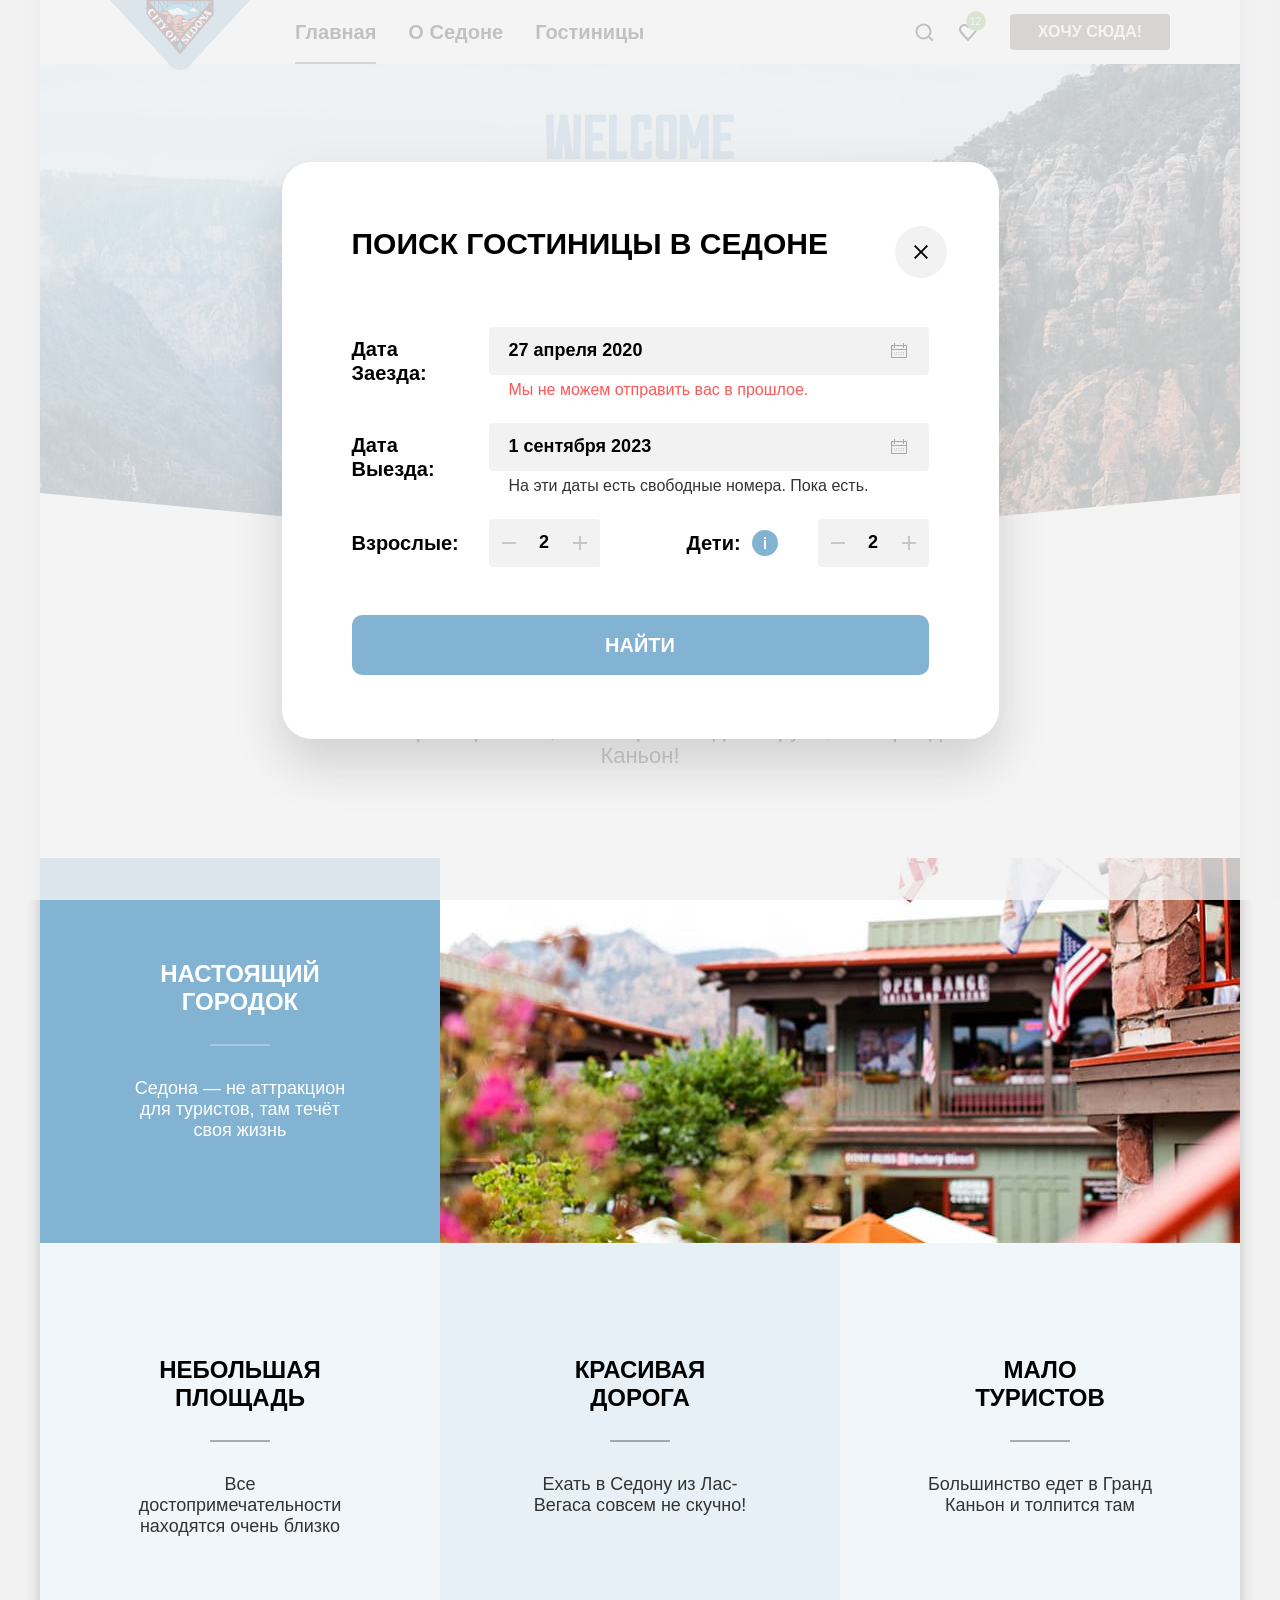
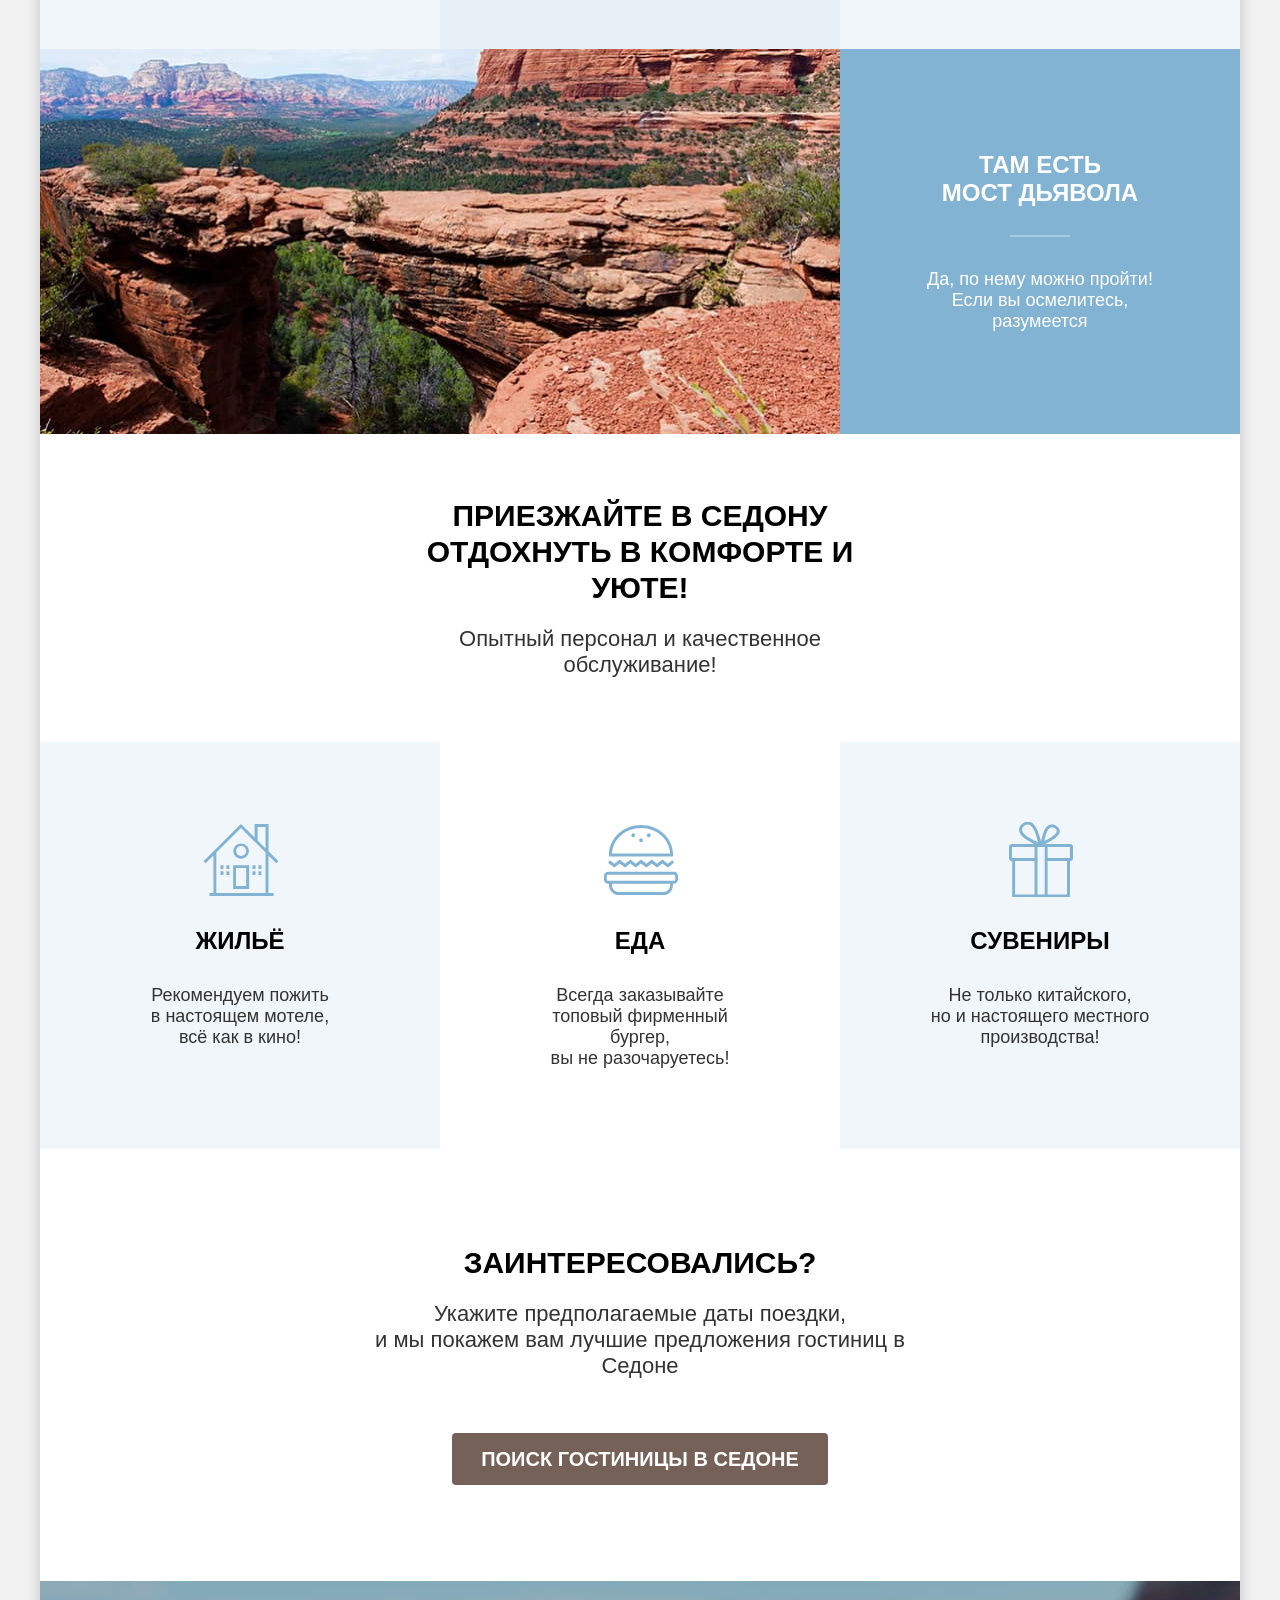
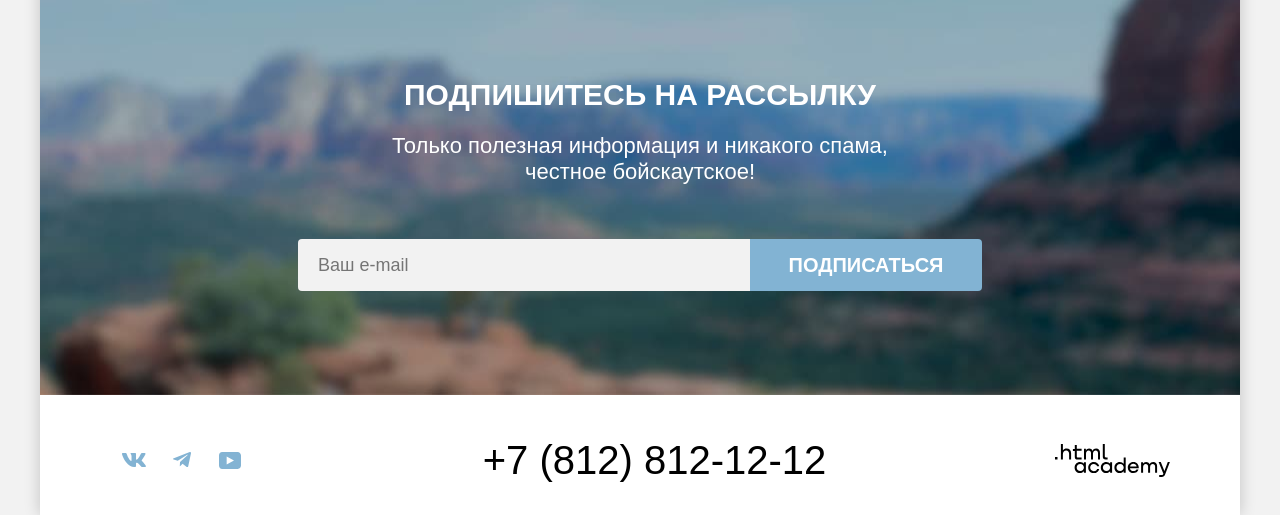
==== modal.html @ 42396fc8 "Merge pull request #1 from da-solovev/master" ====
<!DOCTYPE html>
<html lang="ru">
  <head>
    <meta charset="utf-8">
    <title>HTML Academy: Седона</title>
    <link rel="stylesheet" href="styles/styles.css">
    <link rel="icon" href="favicon.ico" sizes="32x32">
  </head>
  <body>
    <div class="page-container">
      <header class="page-header" data-test="header">
        <a href="index.html" class="site-logo">
          <img src="images/site-logo.svg" width="140" height="70" alt="Логотип сайта Седона">
        </a>
        <nav class="nav">
          <ul class="nav-list">
            <li class="nav-item">
              <a class="nav-link nav-link-current">Главная</a>
            </li>
            <li class="nav-item">
              <a href="#" class="nav-link">О Седоне</a>
            </li>
            <li class="nav-item">
              <a href="catalog.html" class="nav-link">Гостиницы</a>
            </li>
          </ul>
          <ul class="nav-user-list">
            <li class="nav-user-item">
              <a href="#" class="nav-user-link search-icon">
                <span class="visually-hidden">Поиск</span>
              </a>
            </li>
            <li class="nav-user-item">
              <a href="#" class="nav-user-link heart-icon">
                <span class="visually-hidden">Избранное</span>
                <span class="favorites-count">12</span>
              </a>
            </li>
          </ul>
          <a href="#" class="btn btn-brown btn-desire">Хочу сюда!</a>
        </nav>
      </header>
      <main class="main-index" data-test="main">
        <section class="hero" data-test="hero">
          <h1 class="visually-hidden">Добро пожаловать в Седона</h1>
          <img src="images/welcome.svg" width="458" height="352" alt="Логотип приветствие Седона" class="hero-logo">
        </section>
        <section class="advantages" data-test="advantages">
          <div class="advantages-block">
            <h2 class="block-title">Седона — небольшой городок в Аризоне, заслуживающий большего!</h2>
            <p class="block-subtitle">Рассмотрим причины, по которым Седона круче, чем Гранд-Каньон!</p>
          </div>
          <ul class="advantages-list">
            <li class="advantages-item advantages-picture">
              <div class="advantages-container">
                <h3 class="item-title">Настоящий городок</h3>
                <p class="item-subtitle">Седона — не аттракцион для туристов, там течёт своя жизнь</p>
              </div>
              <img src="images/city.jpg" width="800" height="385" alt="Фото города Седона" class="advantages-img">
            </li>
            <li class="advantages-item">
              <h3 class="item-title">Небольшая площадь</h3>
              <p class="item-subtitle">Все достопримечательности находятся очень близко</p>
            </li>
            <li class="advantages-item">
              <h3 class="item-title">Красивая<br>дорога</h3>
              <p class="item-subtitle">Ехать в Седону из Лас-Вегаса совсем не скучно!</p>
            </li>
            <li class="advantages-item">
              <h3 class="item-title">Мало<br>туристов</h3>
              <p class="item-subtitle">Большинство едет в Гранд Каньон и толпится там</p>
            </li>
            <li class="advantages-item advantages-picture">
              <img src="images/bridge.jpg" width="800" height="385" alt="Фото моста дьявола" class="advantages-img">
              <div class="advantages-container">
                <h3 class="item-title">Там есть<br>мост дьявола</h3>
                <p class="item-subtitle">Да, по нему можно пройти! Если вы осмелитесь, разумеется</p>
              </div>
            </li>
          </ul>
        </section>
        <section class="services" data-test="service">
          <div class="services-block">
            <h2 class="block-title">Приезжайте в Седону отдохнуть в комфорте и уюте!</h2>
            <p class="block-subtitle">Опытный персонал и  качественное обслуживание!</p>
          </div>
          <h2 class="visually-hidden">Услуги</h2>
          <ul class="services-list">
            <li class="services-item house-icon">
              <h3 class="item-title">Жильё</h3>
              <p class="item-subtitle">Рекомендуем пожить в&nbsp;настоящем мотеле,<br>всё как&nbsp;в&nbsp;кино!</p>
            </li>
            <li class="services-item food-icon">
              <h3 class="item-title">Еда</h3>
              <p class="item-subtitle">Всегда заказывайте<br>топовый фирменный бургер,<br>вы не&nbsp;разочаруетесь!</p>
            </li>
            <li class="services-item souvenir-icon">
              <h3 class="item-title">Сувениры</h3>
              <p class="item-subtitle">Не&nbsp;только китайского,<br>но&nbsp;и&nbsp;настоящего местного производства!</p>
            </li>
          </ul>
        </section>
        <section class="hotel-search" data-test="search">
          <h2 class="block-title">Заинтересовались?</h2>
          <p class="block-subtitle">Укажите предполагаемые даты поездки,<br>и мы покажем вам лучшие предложения гостиниц в Седоне</p>
          <a href="#modal" class="btn btn-brown btn-large">Поиск гостиницы в седоне</a>
        </section>
        <section class="subscribe subscribe-background" data-test="subscribe">
          <h2 class="block-title">Подпишитесь на рассылку</h2>
          <p class="block-subtitle">Только полезная информация и никакого спама,<br>честное бойскаутское!</p>
          <form action="https://echo.htmlacademy.ru/" class="subscribe-form" method="post">
            <label for="email" class="visually-hidden">Отправить email</label>
            <input type="email" class="subscribe-inp" required aria-label="Электронная почта" name="email" id="email" placeholder="Ваш e-mail">
            <button type="submit" class="btn btn-blue btn-large">Подписаться</button>
          </form>
        </section>
      </main>
      <footer class="page-footer" data-test="footer">
        <ul class="footer-social-list">
          <li class="footer-social-item">
            <a href="#" class="footer-social-link">
              <span class="visually-hidden">VK</span>
              <svg xmlns="http://www.w3.org/2000/svg" width="24" height="14" fill="#83b3d3" viewBox="0 0 24 14">
                <path fill-rule="evenodd" d="M23.45.948c.166-.546 0-.948-.795-.948H20.03c-.668 0-.976.347-1.143.73 0 0-1.335 3.196-3.226 5.272-.612.602-.89.793-1.224.793-.167 0-.418-.191-.418-.738V.948c0-.656-.184-.948-.74-.948H9.151c-.417 0-.668.304-.668.593 0 .621.946.765 1.043 2.513v3.798c0 .833-.153.984-.487.984-.89 0-3.055-3.211-4.34-6.885C4.45.288 4.198 0 3.527 0H.9C.15 0 0 .347 0 .73c0 .682.89 4.07 4.145 8.551C6.315 12.341 9.37 14 12.153 14c1.669 0 1.875-.368 1.875-1.003v-2.313c0-.737.158-.884.687-.884.39 0 1.057.192 2.615 1.667C19.11 13.216 19.403 14 20.405 14h2.625c.75 0 1.126-.368.91-1.096-.238-.724-1.088-1.775-2.215-3.022-.612-.71-1.53-1.475-1.809-1.858-.389-.491-.278-.71 0-1.147 0 0 3.2-4.426 3.533-5.929z" clip-rule="evenodd" />
              </svg>
            </a>
          </li>
          <li class="footer-social-item">
            <a href="#" class="footer-social-link">
              <span class="visually-hidden">Telegram</span>
              <svg xmlns="http://www.w3.org/2000/svg" width="18" height="16" fill="#83b3d3" viewBox="0 0 18 16">
                <path d="M16.785.1.84 6.247C-.248 6.685-.24 7.292.64 7.563L4.735 8.84l9.472-5.976c.448-.273.857-.126.52.172L7.054 9.962H7.05h.002l-.283 4.22c.414 0 .597-.19.829-.413l1.988-1.934 4.136 3.055c.762.42 1.31.204 1.5-.706L17.938 1.39c.278-1.114-.425-1.619-1.153-1.29" />
              </svg>
            </a>
          </li>
          <li class="footer-social-item">
            <a href="#" class="footer-social-link">
              <span class="visually-hidden">YouTube</span>
              <svg xmlns="http://www.w3.org/2000/svg" width="22" height="17" fill="#83b3d3" viewBox="0 0 22 17">
                <path d="M18.607 0H3.174C1.314 0 0 1.594 0 3.4v10.094C0 15.406 1.313 17 3.174 17h15.652C20.468 17 22 15.406 22 13.6V3.4C21.781 1.594 20.468 0 18.607 0M7.662 12.538V4.463L14.995 8.5z" />
              </svg>
            </a>
          </li>
        </ul>
        <div class="footer-contact-wrapper">
          <a href="tel:88128121212" class="footer-contact-number">+7 (812) 812-12-12</a>
        </div>
        <a href="https://htmlacademy.ru/intensive/htmlcss" class="footer-logo-link">
          <svg xmlns="http://www.w3.org/2000/svg" width="115" height="33" role="img" aria-label="Логотип htmlacademy" fill="#000" viewBox="0 0 115 33">
            <path d="M0 12.9v2.6h2.5v-2.6zM11.6 4.5c-1.6 0-2.8.7-3.6 1.7h-.1V0h-2v15.5h2v-5.3c0-2.1 1.3-3.6 3.3-3.6 1.8 0 2.9 1.4 2.9 3.2v5.7h2V9.4c.1-3-1.8-4.9-4.5-4.9M26.6 4.8h-4.8V1.1h-2v3.8h-1.9v2h1.9v6c0 1.7 1 2.7 2.7 2.7h4.1v-2h-3.7c-.7 0-1.1-.4-1.1-1.1V6.8h4.8zM41.1 4.6c-1.6 0-2.9.8-3.5 2.1h-.1c-.6-1.2-1.8-2.1-3.4-2.1-1.4 0-2.5.8-3.1 1.8h-.1V4.8H29v10.6h2V10c0-2 1-3.5 2.6-3.5 1.5 0 2.4 1 2.4 2.6v6.3h2V9.8c0-2.4 1.4-3.3 2.6-3.3 1.5 0 2.4 1 2.4 2.6v6.3h2V8.9c.1-2.5-1.4-4.3-3.9-4.3M47.8 12.7c0 1.7 1 2.7 2.8 2.7h2v-2h-1.7c-.7 0-1.1-.4-1.1-1.1V0h-2zM28.9 19.7c-.9-1.1-2.2-1.8-3.9-1.8-3.1 0-5.4 2.3-5.4 5.6s2.3 5.6 5.4 5.6c1.8 0 3-.8 3.8-1.9h.1v1.6h2V18.2h-2zm-3.6 7.4c-2.2 0-3.6-1.6-3.6-3.6s1.4-3.6 3.6-3.6 3.6 1.6 3.6 3.6c0 1.9-1.4 3.6-3.6 3.6M44.2 22c-.5-2.4-2.6-4.1-5.4-4.1-3.4 0-5.6 2.5-5.6 5.6s2.2 5.6 5.6 5.6c2.8 0 4.9-1.8 5.4-4.2h-2.1c-.4 1.3-1.7 2.3-3.3 2.3-2.2 0-3.6-1.6-3.6-3.6s1.4-3.6 3.6-3.6c1.6 0 2.8 1 3.3 2.2h2.1zM55.1 19.7c-.9-1.1-2.2-1.8-3.9-1.8-3.1 0-5.4 2.3-5.4 5.6s2.3 5.6 5.4 5.6c1.8 0 3-.8 3.8-1.9h.1v1.6h2V18.2h-2zm-3.6 7.4c-2.2 0-3.6-1.6-3.6-3.6s1.4-3.6 3.6-3.6 3.6 1.6 3.6 3.6c0 1.9-1.5 3.6-3.6 3.6M68.7 19.8c-.9-1.1-2.2-1.9-3.9-1.9-3.1 0-5.4 2.3-5.4 5.6s2.2 5.6 5.4 5.6c1.7 0 3-.8 3.8-1.8h.1v1.5h2V13.4h-2zm-3.6 7.3c-2.2 0-3.6-1.6-3.6-3.6s1.4-3.6 3.6-3.6 3.6 1.6 3.6 3.6c-.1 2-1.5 3.6-3.6 3.6M78.3 17.9c-3.3 0-5.5 2.5-5.5 5.6 0 3 2.1 5.6 5.5 5.6 2.5 0 4.5-1.3 5.2-3.6h-2.1c-.5 1-1.6 1.6-3 1.6-1.9 0-3.3-1.3-3.4-2.9h8.8c.2-3.6-2-6.3-5.5-6.3m0 1.9c1.7 0 3 1 3.3 2.6h-6.5c.3-1.5 1.5-2.6 3.2-2.6M98.2 17.9c-1.6 0-2.9.8-3.6 2h-.1c-.6-1.2-1.8-2-3.4-2-1.4 0-2.5.7-3.1 1.8v-1.5h-1.9v10.6h2v-5.4c0-2 1-3.4 2.6-3.5 1.5 0 2.4 1 2.4 2.6v6.3h2v-5.6c0-2.4 1.4-3.3 2.6-3.3 1.5 0 2.4 1 2.4 2.6v6.3h2v-6.5c.1-2.6-1.4-4.4-3.9-4.4M109.4 27l-3.6-8.9h-2.2l4.8 11.6c-.3.9-.7 1.2-1.7 1.2h-2.5v2h2.5c1.8 0 2.8-.8 3.5-2.6l4.7-12.2h-2.1z" />
          </svg>
        </a>
      </footer>
      <div class="modal-container modal-visible" id="modal" data-test="modal">
        <div class="modal">
          <button class="modal-close-btn" type="button">
            <span class="visually-hidden">Закрыть</span>
          </button>
          <section class="modal-content">
            <h2 class="modal-title block-title">Поиск гостиницы в Седоне</h2>
            <form action="https://echo.htmlacademy.ru/" method="post" class="modal-form">
              <label class="form-label" for="arrival-date">Дата заезда:</label>
              <div class="form-field">
                <input class="form-input" id="arrival-date" name="arrival-date" type="text" value="27 апреля 2020" required placeholder="Укажите дату">
                <span class="form-message invalid-message">Мы не можем отправить вас в прошлое.</span>
              </div>
              <label class="form-label" for="departure-date">Дата выезда:</label>
              <div class="form-field">
                <input class="form-input" id="departure-date" name="departure-date" type="text" value="1 сентября 2023" required placeholder="Укажите дату">
                <span class="form-message">На эти даты есть свободные номера. Пока есть.</span>
              </div>
              <label class="form-label label-counter" for="adults">Взрослые:</label>
              <div class="form-counter">
                <button type="button" class="counter-btn btn-minus">
                  <span class="visually-hidden">Уменьшить количество</span>
                  <svg width="20" height="20" viewBox="0 0 20 20" fill="rgba(117, 97, 87, 0.3)" xmlns="http://www.w3.org/2000/svg">
                    <path d="M3 9V11H17V9H3Z"/>
                  </svg>
                </button>
                <input class="form-input" id="adults" name="adults" type="number" value="2" max="9999" required>
                <button type="button" class="counter-btn btn-plus">
                  <span class="visually-hidden">Увеличить количество</span>
                  <svg width="20" height="20" viewBox="0 0 20 20" fill="rgba(117, 97, 87, 0.3)" xmlns="http://www.w3.org/2000/svg">
                    <path d="M17 9H11V3H9V9H3V11H9V17H11V11H17V9Z"/>
                  </svg>
                </button>
              </div>
              <div class="label-wrapper">
                <label class="form-label label-counter" for="children">Дети:</label>
                <span class="tooltip">
                  <button class="tooltip-toggle" type="button" aria-labelledby="tooltip-label-count">
                    <span class="visually-hidden">Подробная информация</span>
                  </button>
                  <span class="tooltip-text" role="tooltip" id="tooltip-label-count">Укажите количество детей, которые будут с вами, возраст которых от 6 до 18 лет. Дети до 6 лет размещаются бесплатно.</span>
                </span>
              </div>
              <div class="form-counter">
                <button type="button" class="counter-btn btn-minus">
                  <span class="visually-hidden">Уменьшить количество</span>
                  <svg width="20" height="20" viewBox="0 0 20 20" fill="rgba(117, 97, 87, 0.3)" xmlns="http://www.w3.org/2000/svg">
                    <path d="M3 9V11H17V9H3Z"/>
                  </svg>
                </button>
                <input class="form-input" id="children" name="children" type="number" value="2" max="9999">
                <button type="button" class="counter-btn btn-plus">
                  <span class="visually-hidden">Увеличить количество</span>
                  <svg width="20" height="20" viewBox="0 0 20 20" fill="rgba(117, 97, 87, 0.3)" xmlns="http://www.w3.org/2000/svg">
                    <path d="M17 9H11V3H9V9H3V11H9V17H11V11H17V9Z"/>
                  </svg>
                </button>
              </div>
              <button class="modal-form-submit btn btn-blue btn-large" type="submit">Найти</button>
            </form>
          </section>
        </div>
      </div>
    </div>
  </body>
</html>
---- styles/styles.css ----
@font-face {
  font-family: "PT Sans";
  font-style: normal;
  font-weight: 400;
  src: url("../fonts/ptsans-400.woff2") format("woff2");
  font-display: swap;
}

@font-face {
  font-family: "PT Sans";
  font-style: normal;
  font-weight: 700;
  src: url("../fonts/ptsans-700.woff2") format("woff2");
  font-display: swap;
}

*,
*::before,
*::after {
  box-sizing: border-box;
}

img {
  max-width: 100%;
  height: auto;
  object-fit: cover;
}

.visually-hidden {
  position: absolute;
  width: 1px;
  height: 1px;
  margin: -1px;
  padding: 0;
  border: 0;
  clip: rect(0 0 0 0);
  overflow: hidden;
}

html {
  height: 100%;
}

body {
  min-height: 100%;
  min-width: 1200px;
  margin: 0;
  font-family: "PT Sans", sans-serif;
  font-size: 18px;
  line-height: 21px;
  color: #333333;
  background-color: #f2f2f2;
}

.page-container {
  display: flex;
  flex-direction: column;
  min-height: 100%;
  width: 1200px;
  margin: 0 auto;
  background-color: #ffffff;
  box-shadow: 0 0 15px 0 rgba(0, 0, 0, 0.2);
}

.main-index {
  flex-grow: 1;
}

/* Навигация */
.page-header {
  position: relative;
  display: flex;
  padding: 0 70px 0 239px;
}

.site-logo {
  position: absolute;
  top: 0;
  left: 70px;
}

.nav {
  display: flex;
  align-items: center;
  width: 100%;
}

.nav-list {
  display: flex;
  flex-wrap: wrap;
  padding: 0;
  margin: 0;
  margin-right: auto;
  list-style: none;
}

.nav-link {
  position: relative;
  display: inline-block;
  padding: 20px 16px;
  font-size: 20px;
  line-height: 24px;
  font-weight: 700;
  text-align: center;
  color: #000000;
  text-decoration: none;
}

.nav-link:hover,
.nav-user-link:hover {
  opacity: 0.6;
}

.nav-link:active,
.nav-user-link:active {
  opacity: 0.3;
}

.nav-link-current::after {
  position: absolute;
  left: 16px;
  right: 16px;
  bottom: 0;
  height: 2px;
  background-color: #756257;
  content: "";
}

.nav-user-list {
  display: flex;
  flex-wrap: wrap;
  align-items: center;
  padding: 0;
  margin: 0;
  margin-right: 20px;
  list-style: none;
}

.nav-user-link {
  position: relative;
  display: block;
  width: 44px;
  height: 64px;
  text-decoration: none;
}

.search-icon {
  background: url("../images/icons/search.svg") no-repeat center;
}

.heart-icon {
  background: url("../images/icons/heart.svg") no-repeat center;
}

.favorites-count {
  position: absolute;
  top: 11px;
  right: 4px;
  height: 20px;
  min-width: 20px;
  padding: 0 4px;
  font-size: 10px;
  line-height: 21px;
  color: #ffffff;
  background-color: #7db54f;
  border-radius: 10px;
}

.btn-desire {
  min-width: 160px;
}

/* Hero секция */
.hero {
  padding: 50px 371px 79px;
  background-image: url("../images/welcome-divider.svg"), url("../images/welcome-background.jpg");
  background-color: #aec4dc;
  background-repeat: no-repeat, no-repeat;
  background-size: contain, cover;
  background-position: bottom, center;
}

/* Секция преимущества (главная страница) */
.advantages-block {
  padding: 70px 270px 89px;
  text-align: center;
}

.advantages-block .block-title {
  margin-bottom: 25px;
}

.block-title {
  margin: 0;
  font-size: 30px;
  line-height: 36px;
  font-weight: 700;
  color: #000000;
  text-transform: uppercase;
}

.block-subtitle {
  margin: 0;
  font-size: 22px;
  line-height: 26px;
}

.advantages-block .title {
  margin-bottom: 25px;
}

.advantages-item.advantages-picture .item-title {
  color: #ffffff;
}

.advantages-list {
  display: flex;
  flex-wrap: wrap;
  margin: 0;
  padding: 0;
  list-style: none;
}

.advantages-item {
  width: 400px;
  padding: 113px 85px 112px;
  text-align: center;
}

.item-title {
  margin: 0;
  font-size: 24px;
  line-height: 28px;
  font-weight: 700;
  color: #000000;
  text-transform: uppercase;
}

.item-subtitle {
  margin: 0;
}

.advantages-item.advantages-picture .advantages-container {
  padding: 102px 85px;
  text-align: center;
}

.advantages-item:nth-child(2n) {
  background-color: rgba(131, 179, 211, 0.12);
}

.advantages-item:nth-child(2n + 1) {
  background-color: rgba(131, 179, 211, 0.2);
}

.advantages-item.advantages-picture {
  display: flex;
  width: 100%;
  padding: 0;
  color: #ffffff;
  background-color: #82b3d3;
}

.advantages-item .item-title {
  position: relative;
  padding-bottom: 30px;
  margin-bottom: 32px;
}

.advantages-item .item-title::after {
  position: absolute;
  bottom: 0;
  left: 50%;
  margin-left: -30px;
  width: 60px;
  height: 2px;
  background-color: currentColor;
  opacity: 0.3;
  content: "";
}

/* Cекция услуги (главная страница) */
.services-block {
  padding: 64px 345px;
  text-align: center;
}

.services-block .block-title {
  margin-bottom: 20px;
}

.services-list {
  display: flex;
  flex-wrap: wrap;
  padding: 0;
  margin: 0;
  list-style: none;
}

.services-item {
  padding: 80px 85px;
  min-height: 385px;
  width: 400px;
  text-align: center;
}

.services-item::before {
  display: block;
  margin: 0 auto;
  margin-bottom: 30px;
  height: 75px;
  width: 75px;
  content: "";
}

.house-icon::before {
  background: url("../images/icons/house.svg") no-repeat center;
}

.food-icon::before {
  background: url("../images/icons/food.svg") no-repeat center;
}

.souvenir-icon::before {
  background: url("../images/icons/souvenir.svg") no-repeat center;
}

.services-item .item-title {
  margin-bottom: 30px;
}

.services-item:nth-child(2n + 1) {
  background-color: rgba(131, 179, 211, 0.12);
}

/* Поиск отеля (главная страница) */
.hotel-search {
  padding: 96px 304px;
  text-align: center;
}

.hotel-search .block-title {
  margin-bottom: 20px;
}

.hotel-search .block-subtitle {
  margin-bottom: 54px;
}

.hotel-search .btn {
  min-width: 376px;
}

/* Подписка */
.subscribe {
  padding: 96px 258px 104px;
  text-align: center;
}

.subscribe .block-title {
  margin-bottom: 20px;
}

.subscribe.subscribe-background .block-title {
  color: #ffffff;
}

.subscribe .block-subtitle {
  margin-bottom: 54px;
}

.subscribe-background {
  color: #ffffff;
  background-image: url("../images/subscribe-background.jpg");
  background-repeat: no-repeat;
  background-size: cover;
  background-color: #486778;
  background-position: center;
}

.subscribe-form {
  display: flex;
}

.subscribe-form .btn {
  min-width: 232px;
  border-radius: 0 4px 4px 0;
}

.subscribe-inp {
  width: 452px;
  padding: 12px 20px;
  font-family: inherit;
  font-size: 18px;
  line-height: 24px;
  border: none;
  background-color: #f2f2f2;
  border-top-left-radius: 4px;
  border-bottom-left-radius: 4px;
}

/* Фильтр гостиниц (каталог) */
.main-inner {
  flex-grow: 1;
}

.inner-header {
  padding: 35px 70px 70px;
  background-image: url("../images/filter-background.jpg");
  background-repeat: no-repeat;
  background-size: cover;
  background-color: #87aecd;
  background-position: center;
}

.inner-header-title {
  margin: 0;
  margin-bottom: 8px;
  font-size: 60px;
  line-height: 78px;
  font-weight: 700;
  color: #ffffff;
}

.breadcrumbs {
  display: flex;
  flex-wrap: wrap;
  gap: 10px;
  padding: 0;
  margin: 0;
  margin-bottom: 40px;
  font-size: 16px;
  color: #ffffff;
  list-style: none;
}

.breadcrumbs-link {
  display: block;
  min-width: 15px;
  min-height: 21px;
}

.breadcrumbs-link:hover {
  opacity: 0.6;
}

.breadcrumbs-link:active {
  opacity: 0.3;
}

.breadcrumbs-item:not(:last-child) {
  position: relative;
  padding-right: 17px;
}

.breadcrumbs-item:not(:last-child)::after {
  position: absolute;
  top: 50%;
  right: 0;
  width: 8px;
  height: 21px;
  transform: translateY(-50%);
  background: url("../images/icons/breadcrumbs.svg") no-repeat center;
  content: "";
}

.breadcrumbs-link-home {
  background: url("../images/icons/home.svg") no-repeat center;
}

.catalog {
  padding: 50px 70px 60px;
}

.catalog-filter {
  display: flex;
}

.catalog-filter-group {
  padding: 0;
  margin: 0;
  border: none;
}

.catalog-filter-group:not(:last-child) {
  margin-right: 72px;
}

.catalog-filter-group:nth-child(2) {
  margin-right: auto;
}

.catalog-filter .group-range {
  margin-right: 70px;
}

.catalog-filter-title {
  padding: 0;
  margin-bottom: 32px;
  font-size: 20px;
  line-height: 24px;
  font-weight: 700;
  color: #ffffff;
}

.catalog-filter-item:not(:last-child) {
  margin-bottom: 16px;
}

.catalog-filter input {
  font-family: inherit;
}

.catalog-filter-list {
  padding: 0;
  margin: 0;
  list-style: none;
}

.catalog-filter-item {
  font-size: 18px;
  line-height: 23px;
  color: #ffffff;
}

.control {
  position: relative;
  display: block;
  padding-left: 36px;
}

.control:hover {
  opacity: 0.6;
}

.control-input:focus-visible + .control-mark {
  opacity: 1;
  outline: 3px solid #83b3d3;
}

.control:active {
  opacity: 0.3;
}

.control-mark {
  position: absolute;
  top: 2px;
  left: 0;
  width: 20px;
  height: 20px;
  background-color: #ffffff;
}

.control-input[type="checkbox"] + .control-mark {
  border-radius: 4px;
}

.control-input[type="radio"] + .control-mark {
  border-radius: 50%;
}

.control-input[type="checkbox"]:checked + .control-mark::after {
  position: absolute;
  width: 12px;
  height: 10px;
  top: 50%;
  left: 50%;
  transform: translate(-50%, -50%);
  background: url("../images/icons/checkbox.svg");
  content: "";
}

.control-input[type="radio"]:checked + .control-mark::after {
  position: absolute;
  width: 10px;
  height: 10px;
  top: 50%;
  left: 50%;
  transform: translate(-50%, -50%);
  background-color: #3f5e72;
  border-radius: 50%;
  content: "";
}

.control-input-minmax {
  width: 143px;
  padding: 12px 50px 12px 20px;
  border: 0;
  font-size: 18px;
  line-height: 24px;
  font-weight: 700;
  background-color: #f2f2f2;
}

.control-input-minmax:hover {
  background-color: #e5e5e5;
}

.control-input-minmax:focus {
  background-color: #e5e5e5;
  outline: 3px solid #83b3d3;
}

.range-input {
  position: relative;
}

.input-min {
  border-top-left-radius: 4px;
  border-bottom-left-radius: 4px;
}

.input-max {
  border-top-right-radius: 4px;
  border-bottom-right-radius: 4px;
}

.range-label {
  position: absolute;
  top: 50%;
  right: 20px;
  margin-top: -12px;
  line-height: 24px;
  color: rgba(0, 0, 0, 0.3);
}

.control-input-minmax::-webkit-outer-spin-button,
.control-input-minmax::-webkit-inner-spin-button {
  appearance: none;
}

.range-input input[type="number"] {
  appearance: textfield;
}

.catalog-filter-buttons {
  align-self: flex-end;
}

.catalog-filter-buttons button {
  display: block;
  min-width: 191px;
}

.catalog-filter-submit {
  margin-bottom: 32px;
}

.range {
  padding-bottom: 8px;
}

.range-wrapper-inputs {
  display: flex;
  gap: 2px;
  margin-bottom: 44px;
}

.range-scale {
  position: relative;
  height: 4px;
  background-color: rgba(255, 255, 255, 0.3);
}

.range-bar {
  position: absolute;
  height: 4px;
  background-color: #ffffff;
}

.range-toggle {
  position: absolute;
  width: 20px;
  height: 20px;
  background: #ffffff;
  border: none;
  border-radius: 5px;
  cursor: pointer;
}

.range-toggle:hover {
  box-shadow: 0 4px 10px 0 rgba(0, 0, 0, 0.25);
}

.range-toggle:focus-visible {
  outline: 3px solid #83b3d3;
  box-shadow: 0 4px 10px 0 rgba(0, 0, 0, 0.25);
}

.range-toggle:active {
  outline: 2px solid #83b3d3;
  box-shadow: 0 7px 15px 0 rgba(0, 0, 0, 0.4);
}

.toggle-min {
  top: -8px;
  left: 1px;
}

.toggle-max {
  top: -8px;
  right: -1px;
}

/* Поиск (каталог) */
.search {
  display: flex;
  align-items: center;
  margin-bottom: 40px;
}

.search-title {
  margin: 0;
  margin-right: auto;
  font-size: 30px;
  line-height: 36px;
  font-weight: 700;
  color: #000000;
  text-transform: uppercase;
}

.select-control {
  padding: 12px 48px 12px 18px;
  min-width: 292px;
  height: 49px;
  margin-right: 70px;
  font-family: inherit;
  font-size: 18px;
  line-height: 21px;
  color: inherit;
  border: 2px solid #e5e5e5;
  background: url("../images/icons/arrow.svg") no-repeat right 18px center;
  border-radius: 4px;
  appearance: none;
}

.select-control:hover,
.select-control:focus-visible {
  border-color: #68a2ca;
  outline: none;
}

.select-control:disabled {
  color: #000000;
  border-color: #000000;
  opacity: 0.3;
}

.view-list {
  display: flex;
  flex-wrap: wrap;
  gap: 8px;
  max-width: 328px;
  padding: 0;
  margin: 0;
  list-style: none;
}

.view-link {
  display: block;
  width: 48px;
  height: 48px;
  border: 2px solid #e5e5e5;
  border-radius: 4px;
}

.view-link:hover,
.view-link:active {
  border-color: #000000;
}

.view-link:focus-visible {
  border-color: #68a2ca;
  outline: none;
}

.view-link-current {
  border-color: #000000;
}

.view-tile-icon {
  background: url("../images/icons/mode-tile.svg") no-repeat center;
}

.view-card-icon {
  background: url("../images/icons/mode-slideshow.svg") no-repeat center;
}

.view-list-icon {
  background: url("../images/icons/mode-list.svg") no-repeat center;
}

/* Отели (каталог) */
.hotels-list {
  display: grid;
  grid-template-columns: repeat(3, 1fr);
  gap: 18px;
  padding: 0;
  margin: 0;
  padding-bottom: 40px;
  margin-bottom: 40px;
  border-bottom: 1px solid #e5e5e5;
  list-style: none;
}

.hotels-card {
  display: flex;
  flex-direction: column;
  padding: 19px;
  border: 1px solid #e5e5e5;
  border-radius: 4px;
}

.hotels-card-photo {
  margin-bottom: 16px;
}

.hotels-card-type {
  margin: 0;
}

.hotels-card-title {
  flex-grow: 1;
  margin: 0;
  margin-bottom: 16px;
  font-size: 24px;
  line-height: 28px;
  font-weight: 700;
  color: #000000;
}

.hotels-card-price {
  margin: 0;
  text-align: right;
}

.hotels-card-link {
  text-decoration: none;
}

.hotels-card-container {
  display: grid;
  grid-template-columns: repeat(2, 1fr);
  gap: 17px 20px;
}

.hotels-card .btn {
  min-width: 140px;
}

.hotels-card-stars {
  height: 36px;
  background-image: url("../images/icons/star.svg");
  background-repeat: space no-repeat;
  background-position: left center;
}

.two-stars {
  width: 42px;
}

.three-stars {
  width: 66px;
}

.four-stars {
  width: 89px;
}

.hotels-card-rating {
  display: inline-block;
  width: 140px;
  padding: 8px 20px;
  margin: 0;
  font-size: 16px;
  line-height: 20px;
  text-align: center;
  text-transform: uppercase;
  background-color: #f2f2f2;
  border-radius: 4px;
}

/* Пагинация */
.pagination-list {
  display: flex;
  flex-wrap: wrap;
  padding: 0;
  margin: 0;
  align-items: baseline;
  gap: 8px;
  list-style: none;
}

.pagination-item {
  text-align: center;
}

.pagination-item:not(:has(a)) {
  width: 60px;
}

.pagination-link {
  display: block;
  padding: 11px;
  min-width: 60px;
  font-size: 20px;
  line-height: 36px;
  font-weight: 700;
  color: #ffffff;
  text-align: center;
  background-color: #82b3d3;
  text-decoration: none;
  border-radius: 4px;
  border: 1px solid transparent;
}

.pagination-item:hover a:not(.pagination-link-current),
.pagination-item:focus-visible a:not(.pagination-link-current) {
  border-color: #82b3d3;
  background-color: #68a2ca;
}

.pagination-item:active a:not(.pagination-link-current) {
  color: rgba(255, 255, 255, 0.3);
  background-color: #82b3d3;
}

.pagination-link-current {
  color: #000000;
  background-color: #f2f2f2;
}

/* Футер */
.page-footer {
  display: flex;
  justify-content: space-between;
  align-items: center;
  padding: 45px 70px 35px;
}

.footer-social-list {
  display: flex;
  flex-wrap: wrap;
  max-width: 288px;
  margin: 0;
  padding: 0;
  list-style: none;
}

.footer-social-link {
  display: flex;
  justify-content: center;
  align-items: center;
  width: 48px;
  height: 40px;
}

.footer-social-link:hover svg,
.footer-social-link:focus-visible svg {
  fill: #68a2ca;
}

.footer-social-link:active svg {
  opacity: 0.3;
}

.footer-contact-wrapper {
  display: flex;
  flex-direction: column;
  max-width: 600px;
}

.footer-contact-number {
  font-size: 40px;
  line-height: 40px;
  color: #000000;
  text-decoration: none;
  white-space: nowrap;
}

.footer-contact-number:hover,
.footer-contact-number:focus-visible {
  color: #756157;
}

.footer-contact-number:active {
  opacity: 0.3;
}

.footer-logo-link {
  display: block;
  width: 115px;
  height: 33px;
}

.footer-logo-link:hover svg,
.footer-logo-link:focus-visible svg {
  fill: #756157;
}

.footer-logo-link:active svg {
  opacity: 0.3;
}

/* Кнопки */
.btn {
  display: inline-block;
  padding: 8px 18px;
  font-family: inherit;
  font-size: 16px;
  line-height: 20px;
  font-weight: 700;
  text-align: center;
  text-decoration: none;
  color: #ffffff;
  text-transform: uppercase;
  border: none;
  border-radius: 4px;
  cursor: pointer;
}

.btn-large {
  font-size: 20px;
  line-height: 36px;
}

.btn-brown {
  background-color: #756157;
}

.btn-brown:hover,
.btn-brown:focus-visible {
  background-color: #615048;
}

.btn-brown:active {
  color: rgba(255, 255, 255, 0.3);
  background-color: #756157;
}

.btn-blue {
  background-color: #82b3d3;
}

.btn-blue:hover,
.btn-blue:focus-visible {
  background-color: #68a2ca;
}

.btn-blue:active {
  color: rgba(255, 255, 255, 0.3);
  background-color: #82b3d3;
}

.btn-green {
  background-color: #7db54f;
}

.btn-green:hover,
.btn-green:focus-visible {
  background-color: #6c9e42;
}

.btn-green:active {
  background-color: #7db54f;
  color: rgba(255, 255, 255, 0.3);
}

.btn-transparent {
  background-color: transparent;
}

.btn-transparent:hover {
  opacity: 0.6;
}

.btn-transparent:focus-visible {
  outline: 3px solid #83b3d3;
}

.btn-transparent:active {
  color: rgba(255, 255, 255, 0.3);
  outline: none;
}

.btn:disabled {
  background-color: #e5e5e5;
}

.btn-transparent:disabled {
  background-color: transparent;
  opacity: 0.1;
}

/* Модальное окно */
.modal-container {
  position: fixed;
  top: 0;
  left: 0;
  display: flex;
  justify-content: center;
  align-items: center;
  height: 100%;
  width: 100%;
  background-color: rgba(242, 242, 242, 0.8);
  visibility: hidden;
}

.modal-visible {
  visibility: visible;
}

.modal-container:target {
  visibility: visible;
}

.modal {
  position: relative;
  width: 717px;
  max-height: 100vh;
  padding: 64px 70px;
  overflow-y: auto;
  background-color: #ffffff;
  border-radius: 30px;
  box-shadow: 0 25px 50px 0 rgba(0, 0, 0, 0.15);
}

.modal-close-btn {
  position: absolute;
  top: 64px;
  right: 52px;
  padding: 0;
  width: 52px;
  height: 52px;
  background-color: #f2f2f2;
  border: none;
  border-radius: 50%;
  cursor: pointer;
}

.modal-close-btn::before {
  display: block;
  width: 52px;
  height: 52px;
  background: url("../images/icons/cross.svg") no-repeat center;
  content: "";
}

.modal-close-btn:hover {
  background-color: #e5e5e5;
}

.modal-close-btn:focus-visible {
  background-color: #e5e5e5;
  outline: 3px solid #83b3d3;
}

.modal-close-btn:active {
  background-color: #e5e5e5;
}

.modal-close-btn:active::before {
  opacity: 0.3;
}

.modal-form {
  display: grid;
  grid-template-columns: auto 198px auto min-content;
  align-items: baseline;
}

.modal-title {
  padding-right: 50px;
  margin-bottom: 65px;
}

.form-label {
  margin-right: 18px;
  font-size: 20px;
  line-height: 24px;
  font-weight: 700;
  color: #000000;
  text-transform: capitalize;
}

.form-input {
  height: 48px;
  font-family: inherit;
  font-size: 18px;
  line-height: 24px;
  font-weight: 700;
  color: #000000;
  border: none;
  background-color: #f2f2f2;
}

.form-message {
  padding: 0 20px;
  font-size: 16px;
  line-height: 21px;
  font-weight: 400;
}

.invalid-message {
  color: #ff5757;
}

.form-field {
  display: flex;
  flex-direction: column;
  min-width: 440px;
  margin-bottom: 23px;
  grid-column: 2 / -1;
}

.form-field .form-input {
  padding: 12px 60px 12px 20px;
  margin-bottom: 4px;
  background: url("../images/icons/date.svg") no-repeat right 20px center #f2f2f2;
  border-radius: 4px;
}

.form-field .form-input:hover {
  background-color: #e6e6e6;
}

.form-field .form-input:focus {
  outline: 3px solid #83b3d3;
}

.modal-form-submit {
  margin-top: 48px;
  grid-column: 1 / -1;
}

.modal-form .btn {
  padding: 18px 77px;
  line-height: 24px;
  border-radius: 10px;
}

.form-counter .counter-btn {
  position: relative;
  padding: 0;
  width: 40px;
  height: 48px;
  border: 0;
  background-color: #f2f2f2;
  cursor: pointer;
}

.counter-btn svg {
  position: absolute;
  top: 50%;
  left: 50%;
  transform: translate(-50%, -50%);
  border-radius: 4px;
}

.counter-btn:hover svg {
  fill: #000000;
}

.counter-btn:focus-visible svg {
  outline: 3px solid #82b3d3;
  fill: #000000;
}

.counter-btn:active svg {
  fill: #000000;
  opacity: 0.2;
}

.btn-minus {
  border-top-left-radius: 4px;
  border-bottom-left-radius: 4px;
}

.btn-plus {
  border-top-right-radius: 4px;
  border-bottom-right-radius: 4px;
}

.label-counter {
  align-self: center;
}

.form-counter {
  display: flex;
}

.form-counter:last-of-type {
  justify-self: end;
}

.form-counter input {
  width: 31px;
  padding: 0 5px;
  line-height: 20px;
  text-align: center;
}

.form-counter input::-webkit-outer-spin-button,
.form-counter input::-webkit-inner-spin-button {
  appearance: none;
}

.form-counter input[type="number"] {
  appearance: textfield;
}

.label-wrapper {
  display: flex;
  margin-right: 10px;
  align-self: center;
}

.label-wrapper .form-label {
  margin-right: 11px;
}

.tooltip {
  position: relative;
}

.tooltip-toggle {
  display: block;
  width: 26px;
  height: 26px;
  padding: 0;
  border: 0;
  border-radius: 50%;
  background: url("../images/icons/info.svg") no-repeat center #83b3d3;
}

.tooltip-toggle:hover + .tooltip-text,
.tooltip-toggle:focus-visible + .tooltip-text {
  display: block;
}

.tooltip-text {
  position: absolute;
  display: none;
  top: 41px;
  padding: 19px 19px 23px 23px;
  width: 256px;
  font-size: 16px;
  line-height: 20px;
  color: #ffffff;
  transform: translate(-50%) translate(13px);
  border-radius: 10px;
  background-color: #333333;
  box-shadow: 0 15px 30px 0 rgba(0, 0, 0, 0.3);
}

.tooltip-text::after {
  position: absolute;
  top: -9px;
  left: 0;
  right: 0;
  width: 19px;
  height: 9px;
  margin: 0 auto;
  background: url("../images/icons/tooltip-arrow.svg");
  content: "";
}
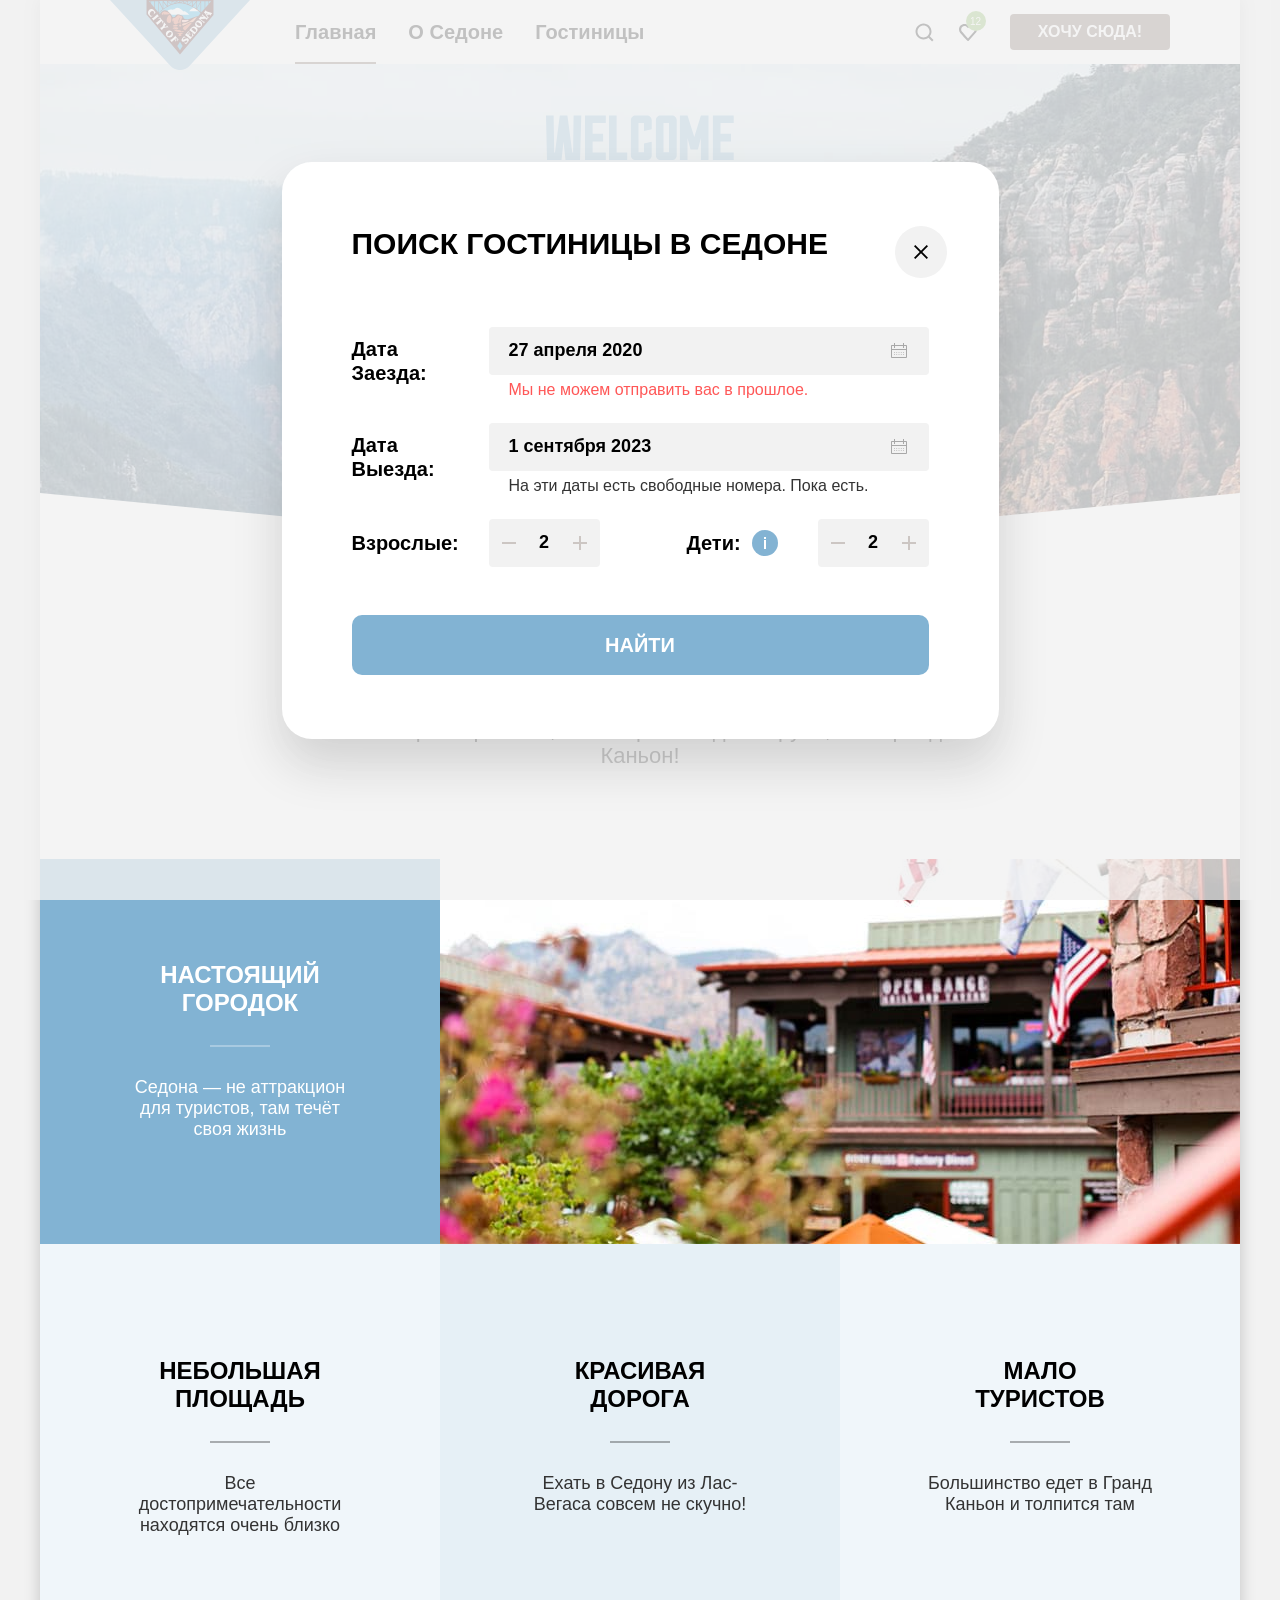
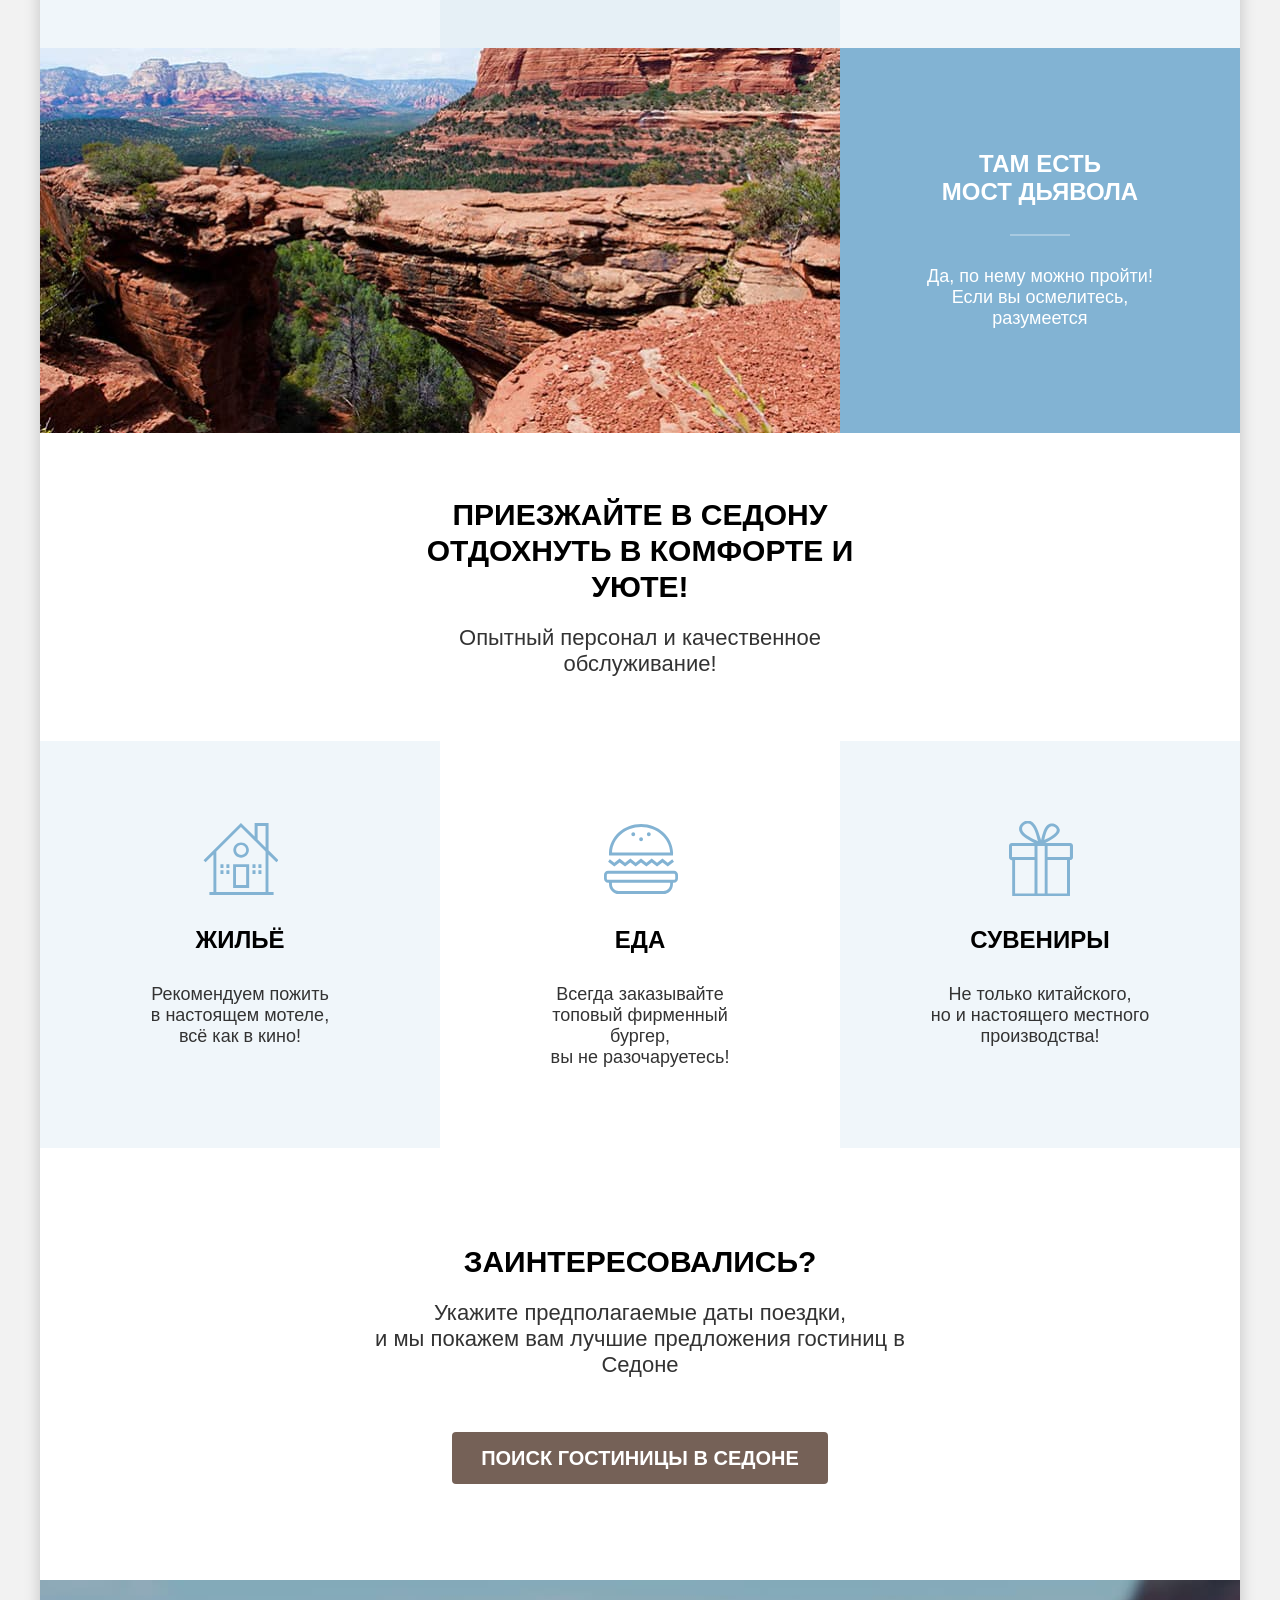
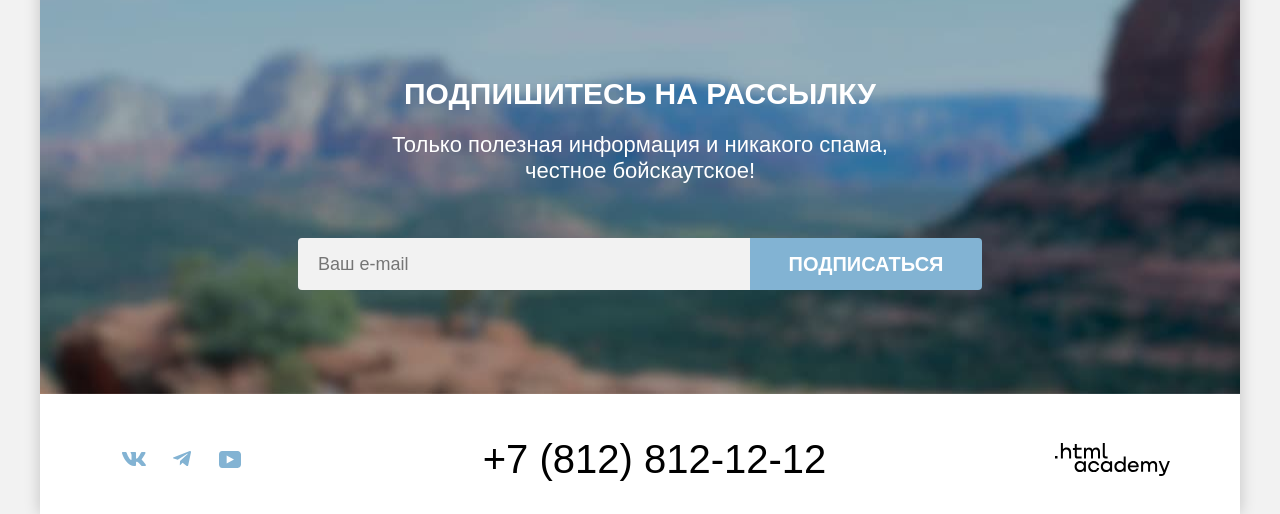
==== commit d1b173bd: "Merge pull request #2 from da-solovev/master" ====
--- a/modal.html
+++ b/modal.html
@@ -151,8 +151,8 @@
           </svg>
         </a>
       </footer>
-      <div class="modal-container modal-visible" id="modal" data-test="modal">
-        <div class="modal">
+      <div class="modal-container modal-visible" id="modal">
+        <div class="modal" data-test="modal">
           <button class="modal-close-btn" type="button">
             <span class="visually-hidden">Закрыть</span>
           </button>
--- a/styles/styles.css
+++ b/styles/styles.css
@@ -172,7 +172,7 @@
 
 /* Hero секция */
 .hero {
-  padding: 50px 371px 79px;
+  padding: 51px 371px 78px;
   background-image: url("../images/welcome-divider.svg"), url("../images/welcome-background.jpg");
   background-color: #aec4dc;
   background-repeat: no-repeat, no-repeat;
@@ -182,7 +182,7 @@
 
 /* Секция преимущества (главная страница) */
 .advantages-block {
-  padding: 70px 270px 89px;
+  padding: 70px 270px 90px;
   text-align: center;
 }
 
@@ -222,6 +222,7 @@
 }
 
 .advantages-item {
+  min-height: 385px;
   width: 400px;
   padding: 113px 85px 112px;
   text-align: center;
@@ -263,8 +264,8 @@
 
 .advantages-item .item-title {
   position: relative;
-  padding-bottom: 30px;
-  margin-bottom: 32px;
+  padding-bottom: 29px;
+  margin-bottom: 31px;
 }
 
 .advantages-item .item-title::after {
@@ -274,6 +275,7 @@
   margin-left: -30px;
   width: 60px;
   height: 2px;
+  transform: translateY(50%);
   background-color: currentColor;
   opacity: 0.3;
   content: "";
@@ -812,6 +814,7 @@
 }
 
 .hotels-card-photo {
+  width: 100%;
   margin-bottom: 16px;
 }
 
@@ -892,17 +895,13 @@
 }
 
 .pagination-item {
+  min-width: 60px;
   text-align: center;
-}
-
-.pagination-item:not(:has(a)) {
-  width: 60px;
 }
 
 .pagination-link {
   display: block;
   padding: 11px;
-  min-width: 60px;
   font-size: 20px;
   line-height: 36px;
   font-weight: 700;
@@ -914,13 +913,13 @@
   border: 1px solid transparent;
 }
 
-.pagination-item:hover a:not(.pagination-link-current),
-.pagination-item:focus-visible a:not(.pagination-link-current) {
+.pagination-item:hover .pagination-link:not(.pagination-link-current),
+.pagination-item:focus-visible .pagination-link:not(.pagination-link-current) {
   border-color: #82b3d3;
   background-color: #68a2ca;
 }
 
-.pagination-item:active a:not(.pagination-link-current) {
+.pagination-item:active .pagination-link:not(.pagination-link-current) {
   color: rgba(255, 255, 255, 0.3);
   background-color: #82b3d3;
 }
